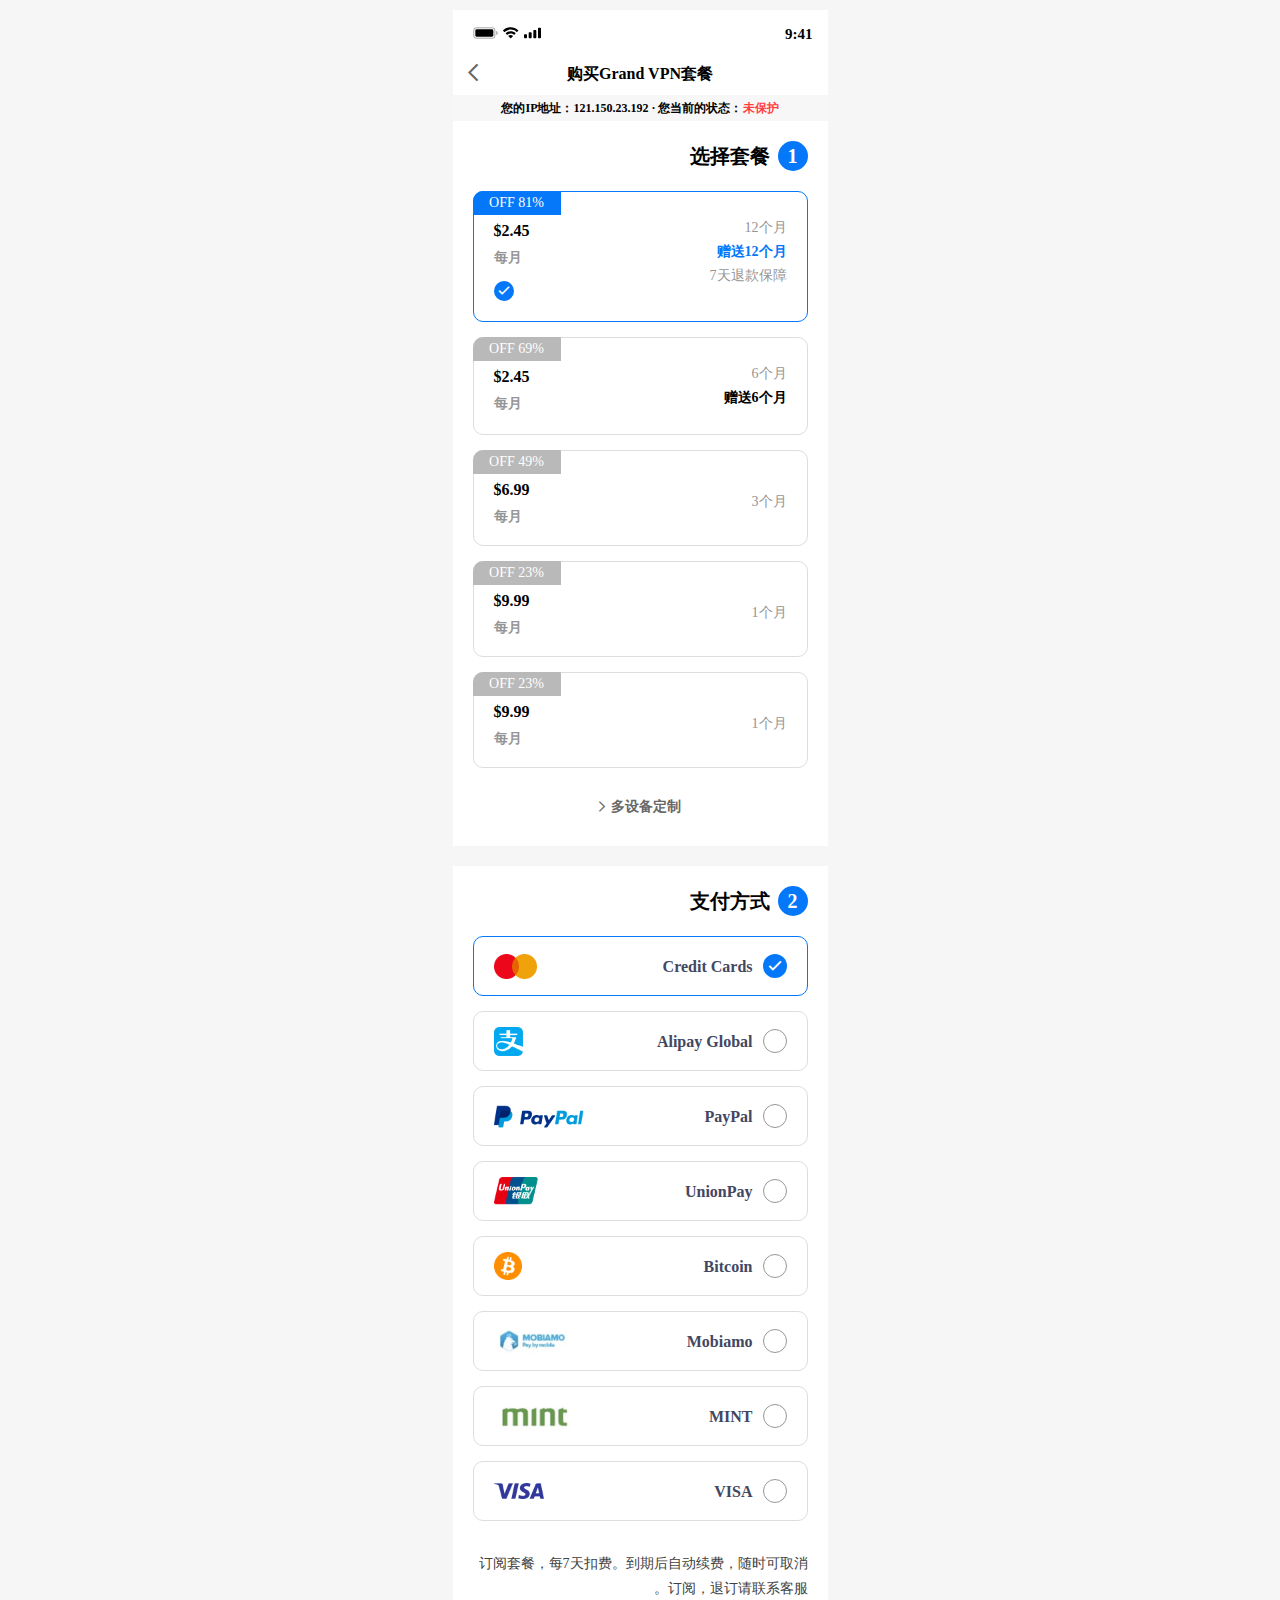
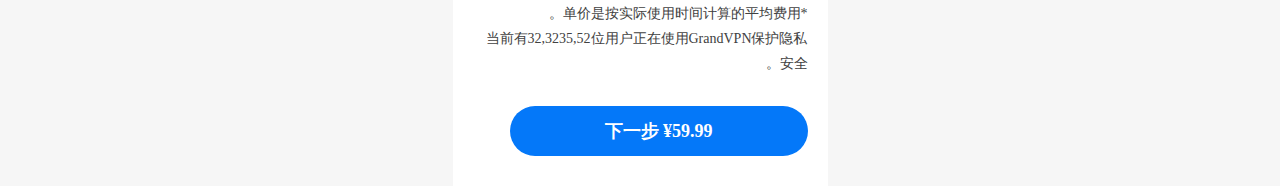
==== rtl-index .html @ a8e55a23 "first commit" ====
<!doctype html>
<html lang="en" dir="rtl">

<head>
	<!-- Required meta tags -->
	<meta charset="utf-8">
	<meta name="viewport" content="width=device-width, initial-scale=1, shrink-to-fit=no">

	<!-- Place favicon.ico in the root directory -->
	<link rel="shortcut icon" type="image/x-icon" href="assets/img/favicon.png">

	<!-- All CSS -->
	<link rel="stylesheet" href="assets/css/fontawesome.min.css">
	<link rel="stylesheet" href="assets/css/PingFang-regular.css">
	<link rel="stylesheet" href="assets/css/main.css">
	<link rel="stylesheet" href="assets/css/rtl.min.css">
	<title>RTL Grand VPN</title>
</head>

<body>

	<main>
		
		<div class="vpn-area">
			<!-- Vpn Top Start Here -->
			<div class="vpn-top-wrapper">
				<div class="vpn-time-icon">
					<div class="time">
						<h4>9:41</h4>
					</div>
					<div class="header-icons">
						<div class="header-icon signal">
							<img src="assets/img/signal.svg" alt="">
						</div>
						<div class="header-icon wifi">
							<img src="assets/img/wifi.svg" alt="">
						</div>
						<div class="header-icon bettary">
							<img src="assets/img/battery.svg" alt="">
						</div>
					</div>
				</div>
				<div class="vpn-top-title">
					<a href="#"><i class="far fa-chevron-left"></i></a>
					<h2>购买Grand VPN套餐</h2>
				</div>
			</div>
			<div class="header-top-content">
				<p>您的IP地址：121.150.23.192 · 您当前的状态：<span>未保护</span></p>
			</div>
			<!-- Vpn Top ENd Here -->

			<!-- Chose Package start Here -->
			<div class="vpn-chose-package-wrapper">
				<div class="bpn-chose-title">
					<span>1</span>
					<h2>选择套餐</h2>
				</div>
				<div class="chose-package">
					<label class="single-chose-package">
						<input type="radio" name="check" class="package-check-input" checked>
						<div class="chose-package-box">
							<div class="percent">
								<span>81% OFF</span>
							</div>
							<div class="chose-package-content">
								<div class="month">
									<span>12个月</span>
									<h4>赠送12个月</h4>
									<p>7天退款保障</p>
								</div>
								<div class="amount">
									<span>$2.45</span>
									<h4>每月</h4>
									<div class="check"></div>
								</div>
							</div>
						</div>
					</label>
					<label class="single-chose-package">
						<input type="radio" name="check" class="package-check-input">
						<div class="chose-package-box">
							<div class="percent">
								<span>69% OFF</span>
							</div>
							<div class="chose-package-content">
								<div class="month">
									<span>6个月</span>
									<h4>赠送6个月</h4>
								</div>
								<div class="amount">
									<span>$2.45</span>
									<h4>每月</h4>
								</div>
							</div>
						</div>
					</label>
					<label class="single-chose-package">
						<input type="radio" name="check" class="package-check-input">
						<div class="chose-package-box">
							<div class="percent">
								<span>49% OFF</span>
							</div>
							<div class="chose-package-content chose-package-center">
								<div class="month">
									<span>3个月</span>
								</div>
								<div class="amount">
									<span>$6.99</span>
									<h4>每月</h4>
								</div>
							</div>
						</div>
					</label>
					<label class="single-chose-package">
						<input type="radio" name="check" class="package-check-input">
						<div class="chose-package-box">
							<div class="percent">
								<span>23% OFF</span>
							</div>
							<div class="chose-package-content chose-package-center">
								<div class="month">
									<span>1个月</span>
								</div>
								<div class="amount">
									<span>$9.99</span>
									<h4>每月</h4>
								</div>
							</div>
						</div>
					</label>
					<label class="single-chose-package">
						<input type="radio" name="check" class="package-check-input">
						<div class="chose-package-box">
							<div class="percent">
								<span>23% OFF</span>
							</div>
							<div class="chose-package-content chose-package-center">
								<div class="month">
									<span>1个月</span>
								</div>
								<div class="amount">
									<span>$9.99</span>
									<h4>每月</h4>
								</div>
							</div>
						</div>
					</label>
				</div>
				<div class="chose-package-button">
					<a href="#">多设备定制 <i class="far fa-chevron-right"></i></a>
				</div>
			</div>
			<!-- Chose Package End Here -->

			<!-- Payment Method Start Here -->
			<div class="payment-methos-wrapper">
				<div class="bpn-chose-title">
					<span>2</span>
					<h2>支付方式</h2>
				</div>
				<div class="payment-method">
					<label class="single-payment-method">
						<input type="radio" name="payment" class="payment-check-input" checked>
						<div class="payment-box">
							<div class="payment-box-content">
								<div class="payment-check"></div>
								<h2>Credit Cards</h2>
							</div>
							<div class="payment-box-logo credit-card">
								<img src="assets/img/payment-logo/logo-01.png" alt="logo">
							</div>
						</div>
					</label>
					<label class="single-payment-method">
						<input type="radio" name="payment" class="payment-check-input">
						<div class="payment-box">
							<div class="payment-box-content">
								<div class="payment-check"></div>
								<h2>Alipay Global</h2>
							</div>
							<div class="payment-box-logo alipy">
								<img src="assets/img/payment-logo/logo-02.png" alt="logo">
							</div>
						</div>
					</label>
					<label class="single-payment-method">
						<input type="radio" name="payment" class="payment-check-input">
						<div class="payment-box">
							<div class="payment-box-content">
								<div class="payment-check"></div>
								<h2>PayPal</h2>
							</div>
							<div class="payment-box-logo paypal">
								<img src="assets/img/payment-logo/logo-03.png" alt="logo">
							</div>
						</div>
					</label>
					<label class="single-payment-method">
						<input type="radio" name="payment" class="payment-check-input">
						<div class="payment-box">
							<div class="payment-box-content">
								<div class="payment-check"></div>
								<h2>UnionPay</h2>
							</div>
							<div class="payment-box-logo unionpay">
								<img src="assets/img/payment-logo/logo-04.png" alt="logo">
							</div>
						</div>
					</label>
					<label class="single-payment-method">
						<input type="radio" name="payment" class="payment-check-input">
						<div class="payment-box">
							<div class="payment-box-content">
								<div class="payment-check"></div>
								<h2>Bitcoin</h2>
							</div>
							<div class="payment-box-logo bitcoin">
								<img src="assets/img/payment-logo/logo-05.png" alt="logo">
							</div>
						</div>
					</label>
					<label class="single-payment-method">
						<input type="radio" name="payment" class="payment-check-input">
						<div class="payment-box">
							<div class="payment-box-content">
								<div class="payment-check"></div>
								<h2>Mobiamo</h2>
							</div>
							<div class="payment-box-logo mobiamo">
								<img src="assets/img/payment-logo/logo-06.png" alt="logo">
							</div>
						</div>
					</label>
					<label class="single-payment-method">
						<input type="radio" name="payment" class="payment-check-input">
						<div class="payment-box">
							<div class="payment-box-content">
								<div class="payment-check"></div>
								<h2>MINT</h2>
							</div>
							<div class="payment-box-logo mint">
								<img src="assets/img/payment-logo/logo-07.png" alt="logo">
							</div>
						</div>
					</label>
					<label class="single-payment-method">
						<input type="radio" name="payment" class="payment-check-input">
						<div class="payment-box">
							<div class="payment-box-content">
								<div class="payment-check"></div>
								<h2>VISA</h2>
							</div>
							<div class="payment-box-logo visa">
								<img src="assets/img/payment-logo/logo-08.png" alt="logo">
							</div>
						</div>
					</label>
				</div>
				<div class="payment-method-content">
					<p>订阅套餐，每7天扣费。到期后自动续费，随时可取消订阅，退订请联系客服。<br/>
						*单价是按实际使用时间计算的平均费用。<br/>
						当前有32,3235,52位用户正在使用GrandVPN保护隐私安全。</p>
				</div>
				<div class="payment-method-button">
					<a href="#">¥59.99  下一步</a>
				</div>
			</div>
			<!-- Payment Method End Here -->
		</div>

		



	</main>



	<!-- Optional JavaScript -->
	<!-- jQuery first, then Popper.js, then Bootstrap JS -->
	<script src="assets/js/jquery-3.5.1.min.js"></script>
	<script src="assets/js/script.js"></script>
</body>

</html>
---- assets/css/PingFang-regular.css ----
@font-face
{
    font-family: 'PingFang';
  src: url('../fonts/ SC Regular.eot'),
     url('../fonts/PingFang SC Regular.eot?#') format('embedded-opentype'),
      url('../fonts/PingFang SC Regular.woff') format('woff'),
      url('../fonts/PingFang SC Regular.ttf') format('truetype');
}
---- assets/css/main.css ----
@charset "UTF-8";
/*------------------------------------------------------------------------------
	Template Name: Starter Project Template.
-------------------------------------------------------------------------------*/
/* Default Css */
* {
  margin: 0;
  padding: 0;
  box-sizing: border-box;
}

body {
  color: #B9B9B9;
  font-size: 16px;
  font-family: "PingFang";
  font-weight: 400;
  background-color: #F6F6F6;
}

img {
  max-width: 100%;
  max-height: 100%;
  transition: all 0.3s ease-in-out;
}

/* Shadow and Outline */
a {
  text-decoration: none;
  transition: all 0.3s ease-in-out;
}
a:active, a:hover {
  text-decoration: none;
}

h1,
h2,
h3,
h3,
h4,
h5,
h6 {
  color: #000000;
  font-family: "PingFang";
  margin: 0;
}

.vpn-area {
  max-width: 375px;
  margin: 10px auto 0px;
}

.vpn-top-wrapper {
  background-color: #FFFFFF;
  padding: 15px 15px 10px;
}

.vpn-time-icon {
  display: flex;
  align-items: center;
  justify-content: space-between;
  padding-bottom: 10px;
}
.vpn-time-icon .time {
  margin-left: 10px;
}
.vpn-time-icon .time h4 {
  font-size: 15px;
  line-height: 18px;
  color: #000000;
}
.vpn-time-icon .header-icons {
  display: flex;
  align-items: center;
}
.vpn-time-icon .header-icons .header-icon {
  margin-left: 5px;
}

.vpn-top-title {
  margin-top: 10px;
  position: relative;
}
.vpn-top-title a {
  position: absolute;
  left: 0;
  bottom: 0;
  color: #686868;
  font-size: 20px;
}
.vpn-top-title h2 {
  text-align: center;
  font-size: 16px;
  line-height: 22px;
  font-weight: bold;
  color: #000000;
}

.header-top-content {
  text-align: center;
  padding: 6px 0px;
  background-color: #F7F7F7;
}
.header-top-content p {
  font-size: 12px;
  line-height: 14px;
  color: #000000;
  font-weight: bold;
}
.header-top-content p span {
  color: #FF3F3F;
}

.vpn-chose-package-wrapper {
  background-color: #FFFFFF;
  padding: 20px 20px 30px;
  margin-bottom: 20px;
}

.bpn-chose-title {
  display: flex;
  align-items: center;
  margin-bottom: 20px;
}
.bpn-chose-title span {
  width: 30px;
  height: 30px;
  display: flex;
  align-items: center;
  justify-content: center;
  background-color: #0478F9;
  color: #ffff;
  font-size: 20px;
  line-height: 1;
  font-weight: bold;
  border-radius: 50%;
}
.bpn-chose-title h2 {
  font-size: 20px;
  font-weight: bold;
  color: #000000;
  line-height: 1;
  margin-left: 8px;
  text-transform: capitalize;
}

.single-chose-package {
  display: block;
  margin-bottom: 15px;
}
.single-chose-package:last-child {
  margin-bottom: 0;
}

.package-check-input {
  display: none;
}
.package-check-input:checked ~ .chose-package-box {
  border-color: #0478F9;
}
.package-check-input:checked ~ .chose-package-box .percent span {
  background-color: #0478F9;
}
.package-check-input:checked ~ .chose-package-box .chose-package-content .month h4 {
  color: #0478F9;
}
.package-check-input:checked ~ .chose-package-box .chose-package-content .amount .check {
  background-color: #0478F9;
  border-color: transparent;
}
.package-check-input:checked ~ .chose-package-box .chose-package-content .amount .check::before {
  opacity: 1;
}

.chose-package-box {
  padding: 28px 20px 20px;
  border: 1px solid #DDDDDE;
  position: relative;
  border-radius: 10px;
  transition: all 0.3s ease-in-out;
}
.chose-package-box .percent {
  position: absolute;
  top: -1px;
  right: -1px;
}
.chose-package-box .percent span {
  width: 88px;
  height: 24px;
  display: flex;
  align-items: center;
  justify-content: center;
  border-radius: 0px 10px 0px 0px;
  background-color: #B9B9B9;
  font-size: 14px;
  line-height: 16px;
  text-transform: uppercase;
  color: #ffff;
  transition: all 0.3s ease-in-out;
}
.chose-package-box .chose-package-content {
  display: flex;
  justify-content: space-between;
}
.chose-package-box .chose-package-content .month span {
  font-size: 14px;
  line-height: 16px;
  color: #959595;
  margin-bottom: 8px;
  display: block;
}
.chose-package-box .chose-package-content .month h4 {
  color: #000000;
  font-size: 14px;
  line-height: 16.41px;
  margin-bottom: 8px;
  transition: all 0.3s ease-in-out;
}
.chose-package-box .chose-package-content .month p {
  font-size: 14px;
  line-height: 16px;
  color: #959595;
}
.chose-package-box .chose-package-content .amount {
  text-align: right;
}
.chose-package-box .chose-package-content .amount span {
  font-size: 16px;
  color: #000000;
  line-height: 22px;
  margin-bottom: 8px;
  font-weight: bold;
  display: block;
}
.chose-package-box .chose-package-content .amount h4 {
  font-size: 14px;
  line-height: 16px;
  color: #959595;
}
.chose-package-box .chose-package-content .amount .check {
  width: 20px;
  height: 20px;
  border-radius: 50%;
  border: 1px solid #979797;
  position: relative;
  margin: 15px 0px 0px auto;
  transition: all 0.3s ease-in-out;
}
.chose-package-box .chose-package-content .amount .check::before {
  position: absolute;
  content: "";
  font-family: "Font Awesome 5 Pro";
  font-size: 12px;
  color: #fff;
  top: 50%;
  left: 50%;
  transform: translate(-50%, -50%);
  opacity: 0;
  transition: all 0.3s ease-in-out;
}

.chose-package-center {
  align-items: center;
}
.chose-package-center .month span {
  margin-bottom: 0 !important;
}

.chose-package-button {
  margin-top: 30px;
}
.chose-package-button a {
  display: inline-block;
  font-size: 14px;
  font-weight: bold;
  color: #686868;
  display: flex;
  align-items: center;
  justify-content: center;
  transition: all 0.3s ease-in-out;
}
.chose-package-button a i {
  margin-left: 6px;
  font-size: 12px;
  transition: all 0.3s ease-in-out;
}
.chose-package-button a:hover {
  color: #0478F9;
}
.chose-package-button a:hover i {
  margin-left: 9px;
}

.payment-methos-wrapper {
  background-color: #fff;
  padding: 20px 20px 30px;
}

.single-payment-method {
  margin-bottom: 15px;
  display: block;
}
.single-payment-method:last-child {
  margin-bottom: 0;
}

.payment-check-input {
  display: none;
}
.payment-check-input:checked ~ .payment-box {
  border-color: #0478F9;
}
.payment-check-input:checked ~ .payment-box .payment-box-content .payment-check {
  background-color: #0478F9;
  border: transparent;
}
.payment-check-input:checked ~ .payment-box .payment-box-content .payment-check::before {
  opacity: 1;
}

.payment-box {
  display: flex;
  justify-content: space-between;
  align-items: center;
  max-height: 60px;
  padding: 18px 20px;
  border: 1px solid #DDDDDE;
  border-radius: 10px;
  transition: all 0.3s ease-in-out;
}
.payment-box .payment-box-content {
  display: flex;
  align-items: center;
}
.payment-box .payment-box-content .payment-check {
  width: 24px;
  height: 24px;
  border-radius: 50%;
  border: 1px solid #979797;
  position: relative;
  transition: all 0.3s ease-in-out;
}
.payment-box .payment-box-content .payment-check::before {
  position: absolute;
  content: "";
  font-family: "Font Awesome 5 Pro";
  font-size: 14px;
  color: #fff;
  top: 50%;
  left: 50%;
  transform: translate(-50%, -50%);
  opacity: 0;
  transition: all 0.3s ease-in-out;
}
.payment-box .payment-box-content h2 {
  font-size: 16px;
  line-height: 19px;
  color: #424762;
  margin-left: 10px;
}
.payment-box .credit-card {
  max-width: 43px;
  max-height: 25px;
}
.payment-box .alipy {
  max-width: 29px;
  max-height: 29px;
}
.payment-box .paypal {
  max-width: 90px;
  max-height: 23px;
}
.payment-box .unionpay {
  max-width: 44px;
  max-height: 28px;
}
.payment-box .bitcoin {
  max-width: 28px;
  max-height: 28px;
}
.payment-box .mobiamo {
  max-width: 75px;
  max-height: 28px;
}
.payment-box .mint {
  max-width: 80px;
  max-height: 32px;
}
.payment-box .visa {
  max-width: 50px;
  max-height: 16px;
}

.payment-method-content {
  padding: 30px 0px;
}
.payment-method-content p {
  font-size: 14px;
  line-height: 25px;
  color: #414141;
}

.payment-method-button a {
  display: inline-block;
  color: #fff;
  font-size: 18px;
  font-weight: bold;
  background-color: #0478F9;
  padding: 13px 95px;
  border-radius: 25px;
}
.payment-method-button a:hover {
  background-color: #065dc0;
}

/*# sourceMappingURL=main.css.map */
---- assets/css/rtl.min.css ----
.bpn-chose-title h2 {
  margin-left: 0px;
  margin-right: 8px;
}

.chose-package-box .percent {
  right: auto;
  left: -1px;
}
.chose-package-box .percent span {
  border-radius: 10px 1px 0px 0px;
}
.chose-package-box .chose-package-content .amount {
  text-align: left;
}
.chose-package-box .chose-package-content .amount .check {
  margin: 15px auto 0px 0;
}

.chose-package-button a i {
  margin-left: 0;
  margin-right: 6px;
}
.chose-package-button a:hover i {
  margin-left: 0px;
  margin-right: 9px;
}

.payment-box .payment-box-content h2 {
  margin-left: 0px;
  margin-right: 10px;
}

/*# sourceMappingURL=rtl.min.css.map */
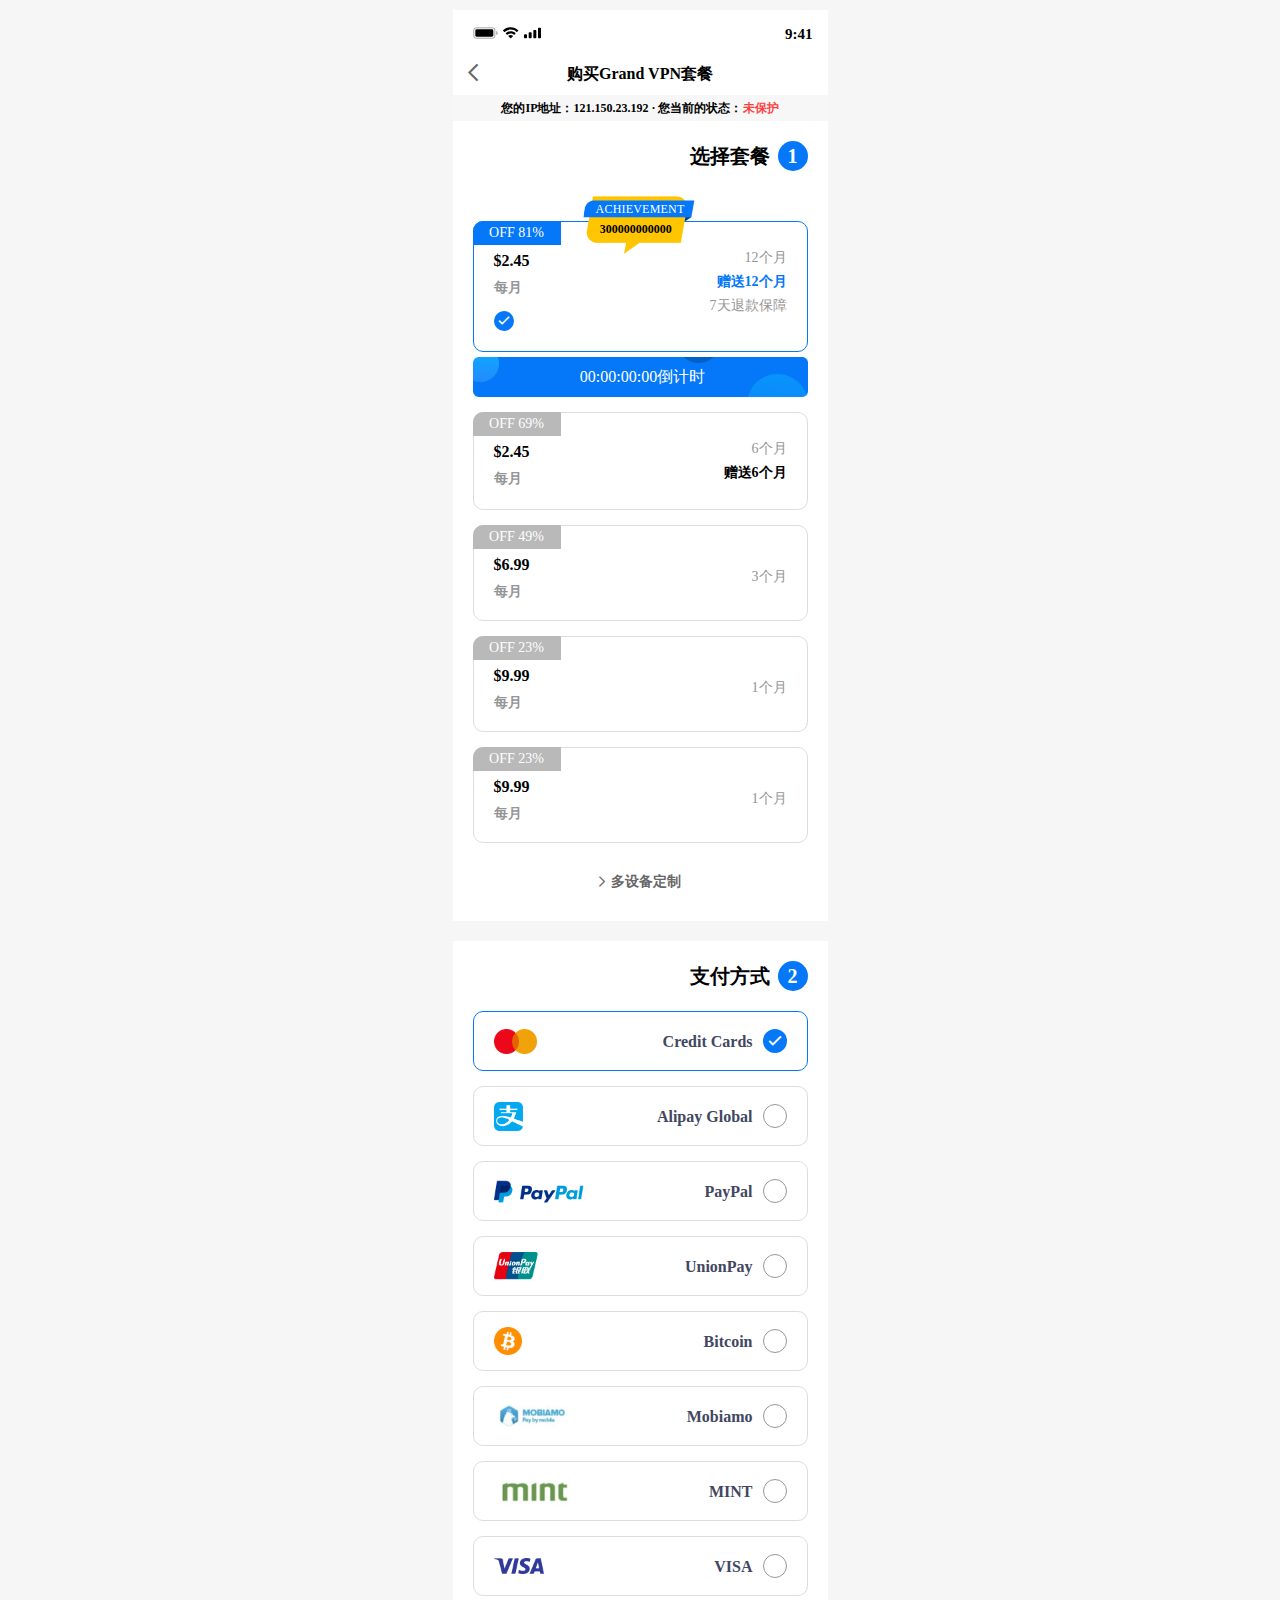
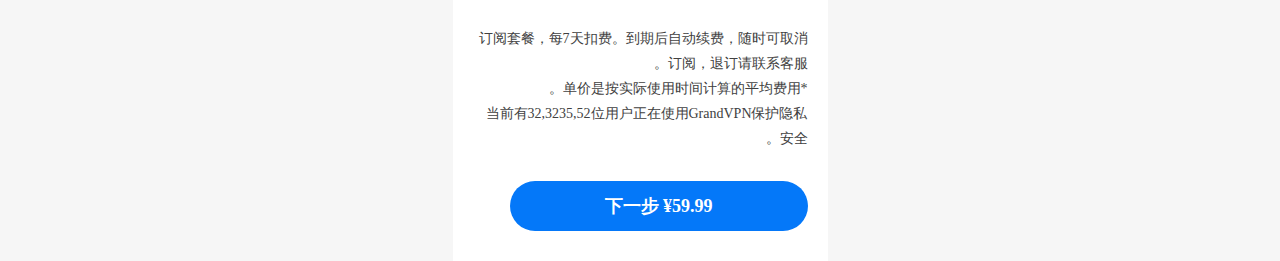
==== commit cd282ad5: "second Commit" ====
--- a/rtl-index .html
+++ b/rtl-index .html
@@ -57,7 +57,11 @@
 					<h2>选择套餐</h2>
 				</div>
 				<div class="chose-package">
-					<label class="single-chose-package">
+					<label class="single-chose-package achivement-tag">
+						<div class="achivement-tab-card" style="background-image: url('assets/img/achivement-tag.png');">
+							<h4>ACHIEVEMENT</h4>
+							<p>300000000000</p>
+						</div>
 						<input type="radio" name="check" class="package-check-input" checked>
 						<div class="chose-package-box">
 							<div class="percent">
@@ -77,6 +81,33 @@
 							</div>
 						</div>
 					</label>
+					<!-- Count Down Clock Start Here -->
+					<div class="count-down" style="background-image: url('assets/img/counter-up-bg.png');">
+						<h4>倒计时 </h4>
+						<div class="countdown-clock" data-aos="fade-up">
+							<div class="countdown-item day">
+								<div class="ci-inner">
+									<div class="clock-days ci-value"></div>
+								</div>
+							</div>
+							<div class="countdown-item">
+								<div class="ci-inner">
+									<div class="clock-hours ci-value"></div>
+								</div>
+							</div>
+							<div class="countdown-item">
+								<div class="ci-inner">
+									<div class="clock-minutes ci-value"></div>
+								</div>
+							</div>
+							<div class="countdown-item">
+								<div class="ci-inner">
+									<div class="clock-seconds ci-value"></div>
+								</div>
+							</div>
+						</div>
+					</div>
+					<!-- Count Down Clock End Here -->
 					<label class="single-chose-package">
 						<input type="radio" name="check" class="package-check-input">
 						<div class="chose-package-box">
@@ -269,10 +300,6 @@
 			<!-- Payment Method End Here -->
 		</div>
 
-		
-
-
-
 	</main>
 
 
@@ -280,6 +307,7 @@
 	<!-- Optional JavaScript -->
 	<!-- jQuery first, then Popper.js, then Bootstrap JS -->
 	<script src="assets/js/jquery-3.5.1.min.js"></script>
+	<script src="assets/js/jquery.final-countdown.min.js"></script>
 	<script src="assets/js/script.js"></script>
 </body>
 
--- a/assets/css/main.css
+++ b/assets/css/main.css
@@ -110,6 +110,73 @@
   color: #FF3F3F;
 }
 
+.achivement-tag {
+  position: relative;
+}
+.achivement-tag .achivement-tab-card {
+  background-size: cover;
+  background-position: center center;
+  background-repeat: no-repeat;
+  width: 113px;
+  height: 70px;
+  position: absolute;
+  left: 50%;
+  top: -50%;
+  transform: translate(-50%, 40%);
+  z-index: 9;
+}
+.achivement-tag .achivement-tab-card h4 {
+  font-size: 12px;
+  line-height: 14px;
+  color: #fff;
+  text-align: center;
+  position: absolute;
+  top: 18px;
+  left: 50%;
+  transform: translateX(-50%);
+  font-weight: 500;
+  letter-spacing: 0.2px;
+}
+.achivement-tag .achivement-tab-card p {
+  color: #000000;
+  font-size: 12px;
+  font-weight: bold;
+  line-height: 14px;
+  position: absolute;
+  top: 38px;
+  left: 50%;
+  transform: translateX(-56%);
+}
+
+.count-down {
+  background-size: cover;
+  background-position: center;
+  background-repeat: no-repeat;
+  width: 100%;
+  height: 40px;
+  margin-top: -10px;
+  margin-bottom: 15px;
+  display: flex;
+  align-items: center;
+  justify-content: center;
+}
+.count-down h4 {
+  color: #fff;
+  font-weight: 500;
+  font-size: 16px;
+  line-height: 22px;
+}
+.count-down .countdown-clock {
+  display: flex;
+  margin-left: 5px;
+}
+.count-down .countdown-clock .countdown-item .ci-inner {
+  color: #fff;
+  font-weight: 500;
+  font-size: 16px;
+  line-height: 22px;
+}
+
 .vpn-chose-package-wrapper {
   background-color: #FFFFFF;
   padding: 20px 20px 30px;
@@ -141,6 +208,10 @@
   line-height: 1;
   margin-left: 8px;
   text-transform: capitalize;
+}
+
+.chose-package {
+  margin-top: 50px;
 }
 
 .single-chose-package {
--- a/assets/css/rtl.min.css
+++ b/assets/css/rtl.min.css
@@ -31,4 +31,5 @@
   margin-right: 10px;
 }
 
+
 /*# sourceMappingURL=rtl.min.css.map */
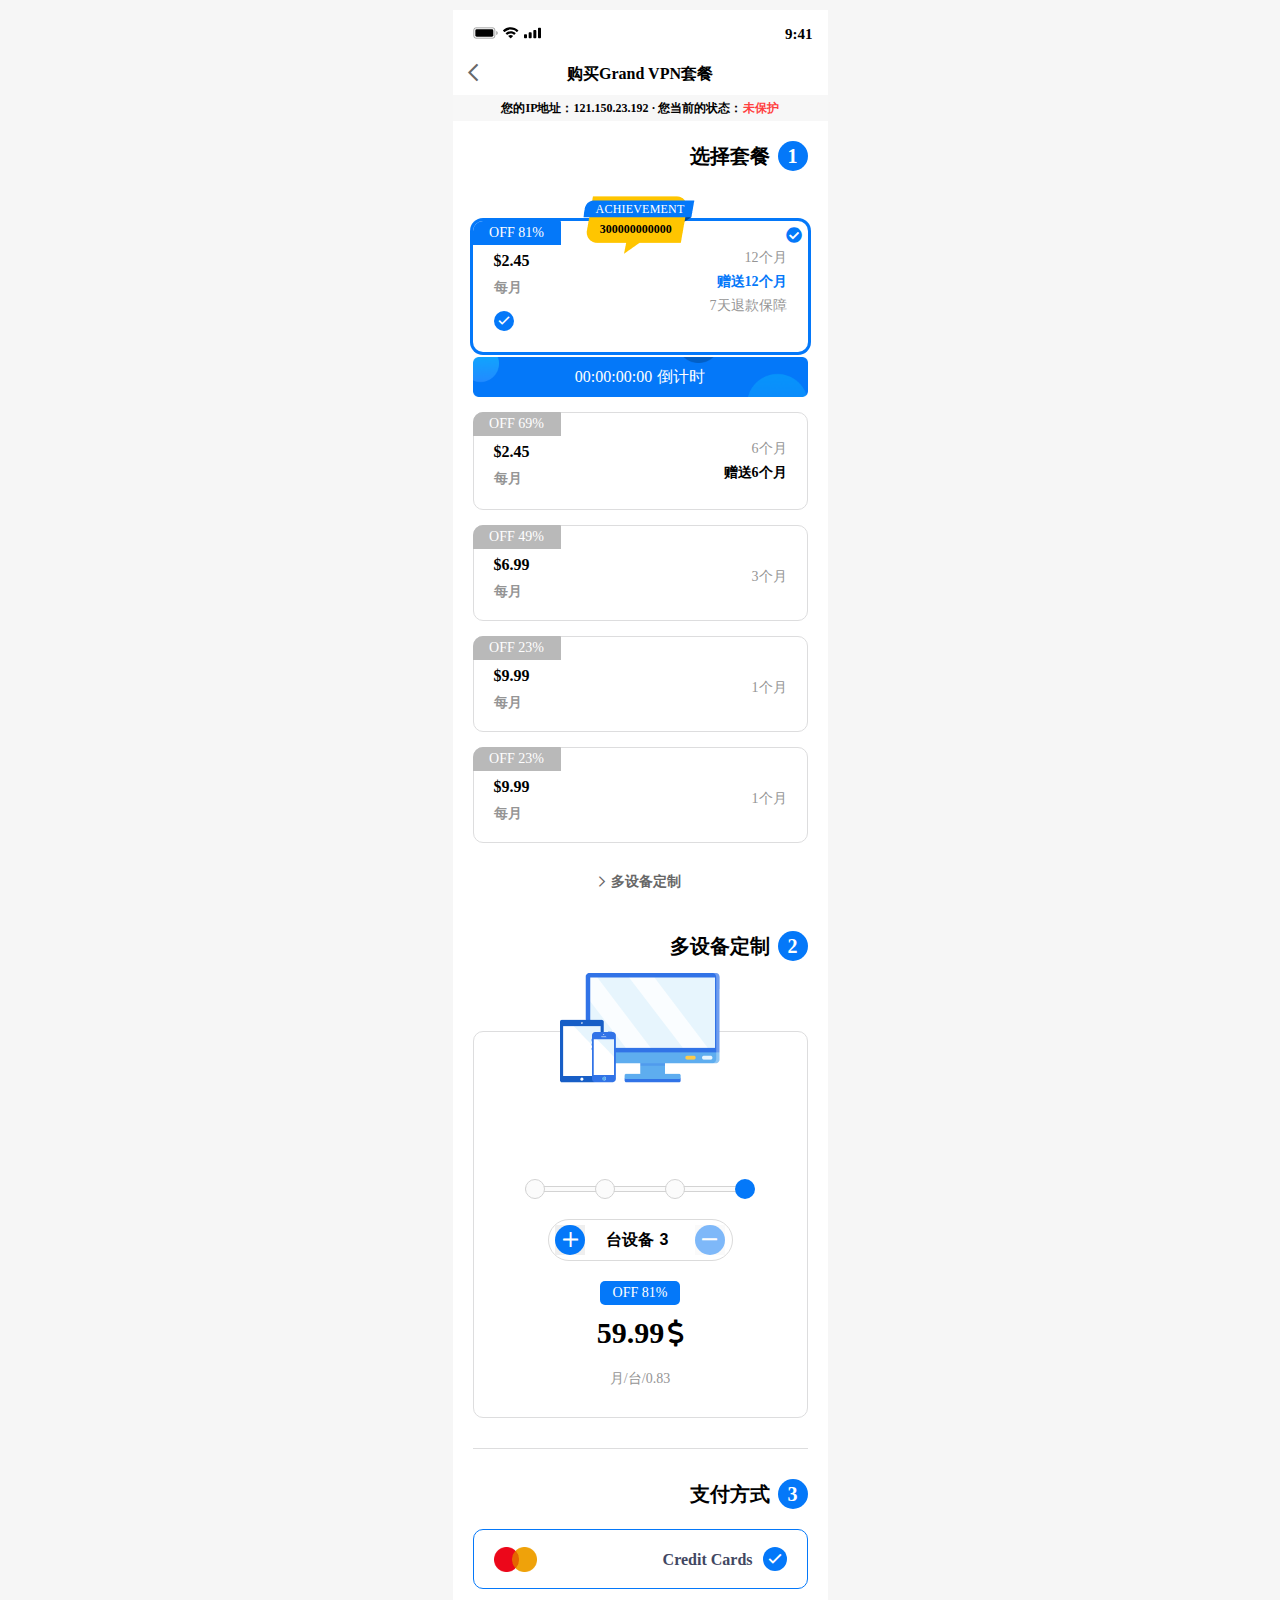
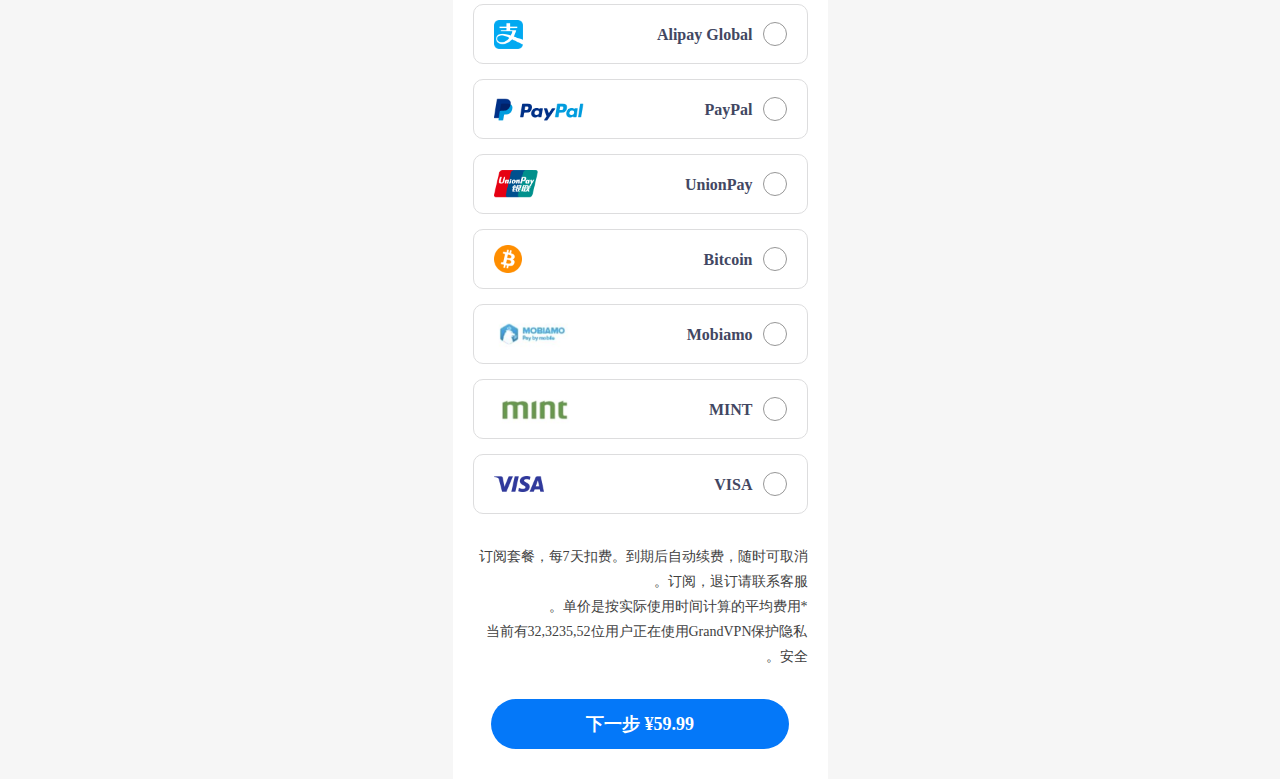
==== commit 0d97aadf: "first commit" ====
--- a/rtl-index .html
+++ b/rtl-index .html
@@ -64,6 +64,9 @@
 						</div>
 						<input type="radio" name="check" class="package-check-input" checked>
 						<div class="chose-package-box">
+							<div class="checked">
+								<i class="fas fa-check-circle"></i>
+							</div>
 							<div class="percent">
 								<span>81% OFF</span>
 							</div>
@@ -111,6 +114,9 @@
 					<label class="single-chose-package">
 						<input type="radio" name="check" class="package-check-input">
 						<div class="chose-package-box">
+							<div class="checked">
+								<i class="fas fa-check-circle"></i>
+							</div>
 							<div class="percent">
 								<span>69% OFF</span>
 							</div>
@@ -129,6 +135,9 @@
 					<label class="single-chose-package">
 						<input type="radio" name="check" class="package-check-input">
 						<div class="chose-package-box">
+							<div class="checked">
+								<i class="fas fa-check-circle"></i>
+							</div>
 							<div class="percent">
 								<span>49% OFF</span>
 							</div>
@@ -146,6 +155,9 @@
 					<label class="single-chose-package">
 						<input type="radio" name="check" class="package-check-input">
 						<div class="chose-package-box">
+							<div class="checked">
+								<i class="fas fa-check-circle"></i>
+							</div>
 							<div class="percent">
 								<span>23% OFF</span>
 							</div>
@@ -163,6 +175,9 @@
 					<label class="single-chose-package">
 						<input type="radio" name="check" class="package-check-input">
 						<div class="chose-package-box">
+							<div class="checked">
+								<i class="fas fa-check-circle"></i>
+							</div>
 							<div class="percent">
 								<span>23% OFF</span>
 							</div>
@@ -184,10 +199,83 @@
 			</div>
 			<!-- Chose Package End Here -->
 
+			<!-- Customize Section Start Here -->
+			<div class="bpn-chose-title customize-title">
+                <span>2</span>
+                <h2>多设备定制</h2>
+            </div>
+            <div class="customize-wrapper">
+                <div class="customize-img">
+                    <img src="assets/img/customize-img.png" alt="">
+                </div>
+                <!-- Time Slider Start Here -->
+                <div class="process-wrapper">
+                    <div id="progress-content-section">
+                        <div class="section-content discovery active">
+                            <h2>4个月</h2>
+                            <p>赠送4个月</p>
+                        </div>
+                        
+                        <div class="section-content strategy">
+                            <h2>6个月</h2>
+                            <p>赠送6个月</p>
+                        </div>
+                        
+                        <div class="section-content creative">
+                            <h2>8个月</h2>
+                            <p>赠送8个月</p>
+                        </div>
+                        
+                        <div class="section-content production">
+                            <h2>12个月</h2>
+                            <p>赠送12个月</p>
+                        </div>
+                    </div>
+                    <div id="progress-bar-container">
+                        <ul>
+                            <li class="step step01 active"><div class="step-inner"></div></li>
+                            <li class="step step02"><div class="step-inner"></div></li>
+                            <li class="step step03"><div class="step-inner"></div></li>
+                            <li class="step step04"><div class="step-inner"></div></li>
+                        </ul>
+                        <div id="line">
+                            <div id="line-progress"></div>
+                        </div>
+                    </div>
+                </div>
+                <!-- Time Slider Start Here -->
+
+                <!-- Quantity Start Here -->
+                <div class="quantity-wrapper">
+                    <div class="quantity">
+                        <button class="btn minus-btn disabled" type="button"><i class="fal fa-minus"></i></button>
+                        <div class="input-fild">
+                            <input type="text" id="quantity" value="3"> 
+                            <h4>台设备</h4>
+                        </div>
+                        <button class="btn plus-btn" type="button"><i class="fal fa-plus"></i></button>
+                    </div>
+                    <!-- Off Tag -->
+                    <div class="off-tag">
+                        <span>81% OFF</span>
+                    </div>
+                    <!-- will calculate price -->
+                    <div class="total-price">
+                        <span><i class="far fa-dollar-sign"></i></span>
+                        <h1 id="price">59.99</h1>
+                    </div>
+                </div>
+                <!-- Quantity End Here -->
+                <div class="bottom-text">
+                    <p>0.83/月/台</p>
+                </div>
+            </div>
+			<!-- Customize Section End Here -->
+
 			<!-- Payment Method Start Here -->
 			<div class="payment-methos-wrapper">
-				<div class="bpn-chose-title">
-					<span>2</span>
+				<div class="bpn-chose-title border-top">
+					<span>3</span>
 					<h2>支付方式</h2>
 				</div>
 				<div class="payment-method">
--- a/assets/css/main.css
+++ b/assets/css/main.css
@@ -47,6 +47,7 @@
 .vpn-area {
   max-width: 375px;
   margin: 10px auto 0px;
+  background-color: #fff;
 }
 
 .vpn-top-wrapper {
@@ -179,8 +180,7 @@
 
 .vpn-chose-package-wrapper {
   background-color: #FFFFFF;
-  padding: 20px 20px 30px;
-  margin-bottom: 20px;
+  padding: 20px 20px 20px;
 }
 
 .bpn-chose-title {
@@ -226,7 +226,11 @@
   display: none;
 }
 .package-check-input:checked ~ .chose-package-box {
-  border-color: #0478F9;
+  box-shadow: 0 0 0 3px #0478F9;
+  border-color: transparent;
+}
+.package-check-input:checked ~ .chose-package-box .checked {
+  opacity: 1;
 }
 .package-check-input:checked ~ .chose-package-box .percent span {
   background-color: #0478F9;
@@ -249,6 +253,17 @@
   border-radius: 10px;
   transition: all 0.3s ease-in-out;
 }
+.chose-package-box .checked {
+  position: absolute;
+  content: "";
+  left: 5px;
+  top: 5px;
+  opacity: 0;
+  transition: all 0.3s ease-in-out;
+}
+.chose-package-box .checked i {
+  color: #0478F9;
+}
 .chose-package-box .percent {
   position: absolute;
   top: -1px;
@@ -293,6 +308,7 @@
 }
 .chose-package-box .chose-package-content .amount {
   text-align: right;
+  transition: all 0.3s ease-in-out;
 }
 .chose-package-box .chose-package-content .amount span {
   font-size: 16px;
@@ -363,7 +379,12 @@
 
 .payment-methos-wrapper {
   background-color: #fff;
-  padding: 20px 20px 30px;
+  padding: 30px 20px 30px;
+}
+
+.border-top {
+  border-top: 1px solid #DDDDDE;
+  padding-top: 30px;
 }
 
 .single-payment-method {
@@ -470,6 +491,9 @@
   color: #414141;
 }
 
+.payment-method-button {
+  text-align: center;
+}
 .payment-method-button a {
   display: inline-block;
   color: #fff;
@@ -483,4 +507,227 @@
   background-color: #065dc0;
 }
 
+.customize-area {
+  max-width: 375px;
+  margin: 10px auto 0px;
+  background-color: #fff;
+}
+
+.customize-title {
+  margin-top: 20px;
+  padding: 0px 20px;
+}
+
+.customize-wrapper {
+  margin: 70px 20px 0px;
+  border: 1px solid #DDDDDE;
+  border-radius: 10px;
+}
+
+.customize-img {
+  margin-top: -59px;
+  text-align: center;
+}
+
+/* --- Start progress bar --- */
+.process-wrapper {
+  margin: 30px auto 20px;
+  max-width: 230px;
+}
+
+#progress-bar-container {
+  position: relative;
+  width: 100%;
+  margin: auto;
+  height: 20px;
+  margin-top: 10px;
+}
+#progress-bar-container ul {
+  padding: 0;
+  margin: 0;
+  z-index: 9999;
+  position: absolute;
+  width: 100%;
+  display: flex;
+  justify-content: space-between;
+  align-items: center;
+}
+#progress-bar-container ul li {
+  width: 20px;
+  height: 20px;
+  background-color: #fbfbfb;
+  border-radius: 50%;
+  border: 1px solid #D3D3D3;
+  display: inline-block;
+  transition: all 0.7s ease-in-out;
+}
+#progress-bar-container ul li.active {
+  background-color: #0478F9;
+  border: transparent;
+}
+#progress-bar-container #line {
+  width: 100%;
+  margin: auto;
+  background: #fbfbfb;
+  height: 6px;
+  border: 1px solid #D3D3D3;
+  position: absolute;
+  left: 0%;
+  top: 7px;
+  z-index: 1;
+  border-radius: 50px;
+  transition: all ease 0.9s;
+}
+#progress-bar-container #line #line-progress {
+  content: " ";
+  width: 6%;
+  height: 100%;
+  background: #0478F9;
+  border: 1px solid #0478F9;
+  position: absolute;
+  z-index: 2;
+  border-radius: 50px;
+  transition: all ease 0.9s;
+}
+
+#progress-content-section {
+  width: 100%;
+  margin: auto;
+}
+#progress-content-section .section-content {
+  text-align: center;
+  display: none;
+  animation: FadeInUp 700ms ease 1;
+  animation-fill-mode: forwards;
+  transform: translateY(15px);
+  opacity: 0;
+}
+#progress-content-section .section-content h2 {
+  font-size: 16px;
+  font-weight: bold;
+  line-height: 22px;
+  color: #000000;
+  margin-bottom: 10px;
+}
+#progress-content-section .section-content p {
+  font-size: 14px;
+  line-height: 20px;
+  color: #0478F9;
+}
+#progress-content-section .section-content.active {
+  display: block;
+}
+
+@keyframes FadeInUp {
+  0% {
+    transform: translateY(15px);
+    opacity: 0;
+  }
+  100% {
+    transform: translateY(0px);
+    opacity: 1;
+  }
+}
+.quantity-wrapper {
+  max-width: 185px;
+  margin: 0 auto;
+}
+
+.quantity {
+  display: flex;
+  background: #FFFFFF;
+  border: 1px solid #DBDBDB;
+  border-radius: 33px;
+  height: 42px;
+  align-items: center;
+  justify-content: center;
+}
+.quantity button {
+  outline: none;
+  border: none;
+}
+.quantity button:focus {
+  outline: none;
+}
+.quantity button i {
+  width: 30px;
+  height: 30px;
+  border-radius: 50%;
+  background-color: #0478F9;
+  display: flex;
+  align-items: center;
+  justify-content: center;
+  color: #fff;
+  font-size: 20px;
+}
+.quantity button.disabled i {
+  opacity: 0.5;
+  cursor: not-allowed;
+}
+.quantity .input-fild {
+  width: 60%;
+  display: flex;
+  align-items: center;
+  justify-content: center;
+}
+.quantity .input-fild #quantity {
+  width: 20px;
+  border: transparent;
+  text-align: center;
+  outline: none;
+  font-size: 16px;
+  color: black;
+  font-weight: bold;
+}
+
+.off-tag {
+  text-align: center;
+  margin: 20px 0px 10px;
+}
+.off-tag span {
+  height: 24px;
+  width: 80px;
+  display: inline-flex;
+  align-items: center;
+  justify-content: center;
+  border-radius: 5px;
+  background: #0478F9;
+  font-size: 14px;
+  line-height: 16px;
+  text-transform: uppercase;
+  color: #fff;
+}
+
+.total-price {
+  text-align: center;
+}
+.total-price h1 {
+  font-size: 30px;
+  color: black;
+  line-height: 36px;
+  display: inline-block;
+  font-weight: bold;
+}
+.total-price span {
+  font-size: 27px;
+  color: black;
+  line-height: 36px;
+  display: inline-block;
+}
+
+.bottom-text {
+  text-align: center;
+  margin: 19px 0px 30px;
+}
+.bottom-text p {
+  color: #959595;
+  font-size: 14px;
+  line-height: 16px;
+}
+
+.customize-area-button {
+  margin-top: 110px;
+  margin-bottom: 50px;
+}
+
 /*# sourceMappingURL=main.css.map */
--- a/assets/css/rtl.min.css
+++ b/assets/css/rtl.min.css
@@ -3,6 +3,10 @@
   margin-right: 8px;
 }
 
+.chose-package-box .checked {
+  left: auto;
+  right: 5px;
+}
 .chose-package-box .percent {
   right: auto;
   left: -1px;
@@ -31,5 +35,10 @@
   margin-right: 10px;
 }
 
+.count-down .countdown-clock {
+  display: flex;
+  margin-left: 0;
+  margin-right: 5px;
+}
 
 /*# sourceMappingURL=rtl.min.css.map */
